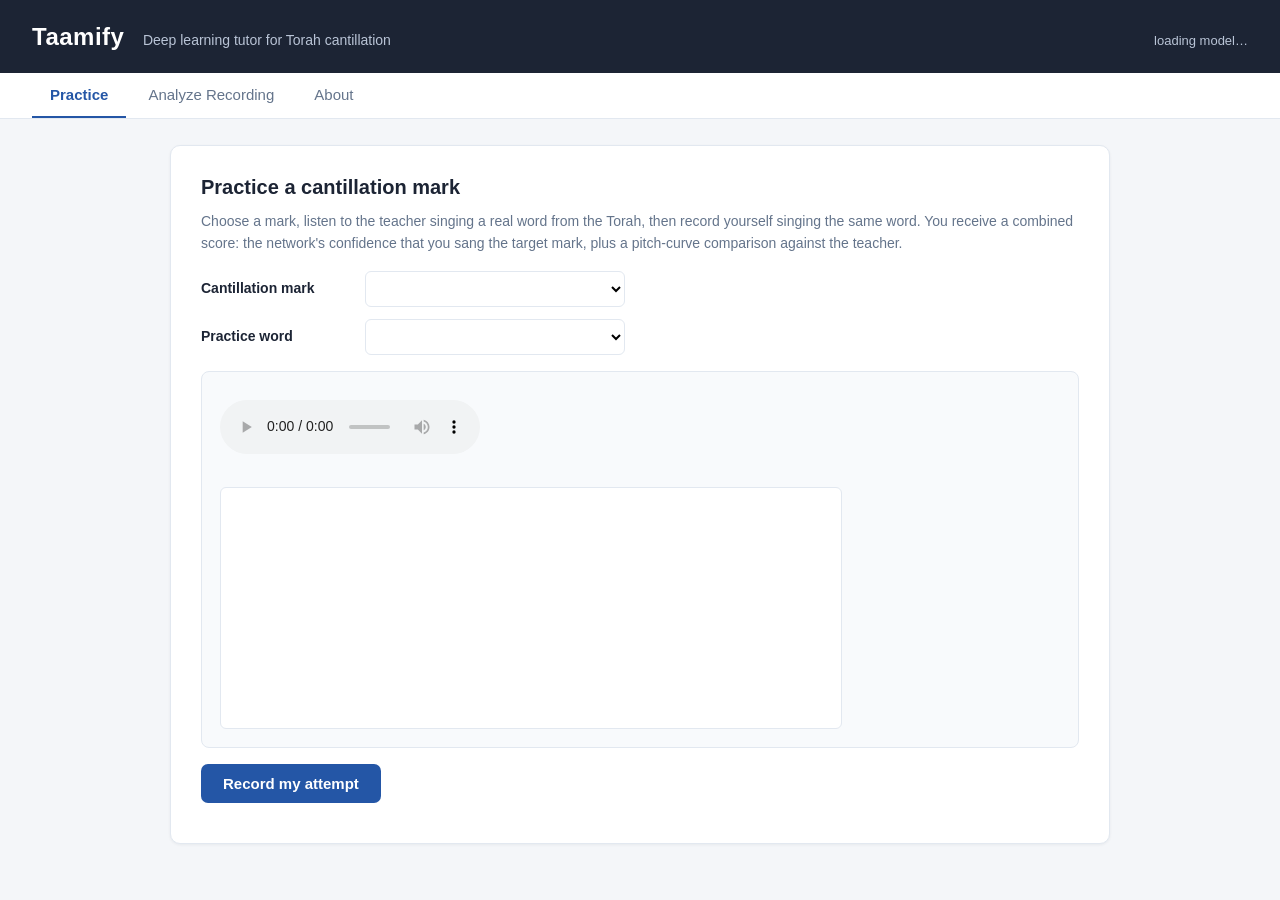
==== webapp/static/index.html @ d090dfa8 "Initial commit" ====
<!DOCTYPE html>
<html lang="en">
<head>
<meta charset="utf-8">
<meta name="viewport" content="width=device-width, initial-scale=1">
<title>Taamify — Cantillation Tutor</title>
<link rel="stylesheet" href="style.css">
</head>
<body>
<header>
  <div class="brand">
    <h1>Taamify</h1>
    <span class="tagline">Deep learning tutor for Torah cantillation</span>
  </div>
  <div class="model-info" id="model-info">loading model…</div>
</header>

<nav>
  <button class="tab active" data-tab="practice">Practice</button>
  <button class="tab" data-tab="analyze">Analyze Recording</button>
  <button class="tab" data-tab="about">About</button>
</nav>

<main>

<!-- ══════════════════════ Practice ══════════════════════ -->
<section id="practice" class="panel active">
  <div class="card">
    <h2>Practice a cantillation mark</h2>
    <p class="muted">Choose a mark, listen to the teacher singing a real word from
    the Torah, then record yourself singing the same word. You receive a combined
    score: the network's confidence that you sang the target mark, plus a
    pitch-curve comparison against the teacher.</p>

    <div class="row">
      <label for="taam-select">Cantillation mark</label>
      <select id="taam-select"></select>
    </div>
    <div class="row">
      <label for="word-select">Practice word</label>
      <select id="word-select"></select>
    </div>

    <div class="teacher-box">
      <div>
        <div class="hebrew-word" id="teacher-word"></div>
        <div class="muted" id="teacher-ref"></div>
        <audio id="teacher-audio" controls></audio>
      </div>
      <canvas id="curve-canvas" width="620" height="240"></canvas>
    </div>

    <div class="controls">
      <button id="record-btn" class="primary">Record my attempt</button>
      <span id="record-status" class="muted"></span>
    </div>

    <div id="practice-result" class="result hidden">
      <div class="score-grid">
        <div class="metric"><div class="metric-value" id="score-combined">–</div>
          <div class="metric-label">Combined score</div></div>
        <div class="metric"><div class="metric-value" id="score-cnn">–</div>
          <div class="metric-label">Network verdict</div></div>
        <div class="metric"><div class="metric-value" id="score-dtw">–</div>
          <div class="metric-label">Melodic match (experimental)</div></div>
      </div>
      <div id="verdict" class="verdict"></div>
    </div>
  </div>
</section>

<!-- ══════════════════════ Analyze ══════════════════════ -->
<section id="analyze" class="panel">
  <div class="card">
    <h2>Analyze a recording</h2>
    <p class="muted">Upload a recording of Torah reading (WAV). The system
    transcribes it word by word and classifies the cantillation mark of each
    word with the trained network. The first analysis downloads the
    transcription model and may take a minute.</p>
    <div class="controls">
      <input type="file" id="analyze-file" accept=".wav,audio/wav">
      <button id="analyze-btn" class="primary">Analyze</button>
      <span id="analyze-status" class="muted"></span>
    </div>
    <table id="analyze-table" class="hidden">
      <thead><tr><th>#</th><th>Word</th><th>Time</th><th>Prediction</th>
        <th>Confidence</th><th>Alternatives</th></tr></thead>
      <tbody></tbody>
    </table>
  </div>
</section>

<!-- ══════════════════════ About ══════════════════════ -->
<section id="about" class="panel">
  <div class="card">
    <h2>About</h2>
    <p>Taamify classifies Torah cantillation marks (taamei hamikra) from audio.
    The production model is a five-block convolutional network trained on
    64,517 verified word spectrograms from five readers, selected because it
    generalizes best to voices never heard in training (Leave-One-Reader-Out:
    53% mean accuracy over four held-out readers, against a 9.1% chance
    baseline).</p>
    <p>Labels were obtained by aligning Whisper transcriptions against the
    cantillated canonical text of the Sefaria API with exact-match,
    precision-first cleaning. Details, code and the full report are in the
    project repository.</p>
    <p class="muted">Deep Learning course project, 2026 — Meir Ben Zion Dvir.</p>
  </div>
</section>

</main>
<script src="app.js"></script>
</body>
</html>
---- webapp/static/style.css ----
:root {
  --bg: #f4f6f9;
  --card: #ffffff;
  --ink: #1c2434;
  --muted: #64748b;
  --accent: #2456a6;
  --accent-soft: #dbe7f7;
  --good: #1e7e40;
  --warn: #b3861d;
  --bad: #b03434;
  --border: #e2e8f0;
}

* { box-sizing: border-box; margin: 0; }

body {
  font-family: -apple-system, "Segoe UI", Roboto, Helvetica, Arial, sans-serif;
  background: var(--bg);
  color: var(--ink);
  line-height: 1.55;
}

header {
  background: var(--ink);
  color: #fff;
  padding: 18px 32px;
  display: flex;
  justify-content: space-between;
  align-items: baseline;
  flex-wrap: wrap;
  gap: 8px;
}
header h1 { font-size: 24px; letter-spacing: 0.5px; display: inline; }
.tagline { margin-left: 14px; color: #b9c4d6; font-size: 14px; }
.model-info { color: #b9c4d6; font-size: 13px; }

nav {
  background: var(--card);
  border-bottom: 1px solid var(--border);
  padding: 0 32px;
  display: flex;
  gap: 4px;
}
.tab {
  border: none; background: none; cursor: pointer;
  padding: 13px 18px; font-size: 15px; color: var(--muted);
  border-bottom: 2.5px solid transparent;
}
.tab.active { color: var(--accent); border-bottom-color: var(--accent); font-weight: 600; }

main { max-width: 980px; margin: 26px auto; padding: 0 20px; }
.panel { display: none; }
.panel.active { display: block; }

.card {
  background: var(--card);
  border: 1px solid var(--border);
  border-radius: 10px;
  padding: 26px 30px;
  box-shadow: 0 1px 3px rgba(16, 30, 54, 0.06);
}
.card h2 { font-size: 20px; margin-bottom: 8px; }
.muted { color: var(--muted); font-size: 14px; }
.card > p { margin-bottom: 16px; }

.row { margin: 12px 0; display: flex; align-items: center; gap: 14px; }
.row label { width: 150px; font-weight: 600; font-size: 14px; }
select, input[type="file"] {
  padding: 8px 10px; border: 1px solid var(--border); border-radius: 6px;
  font-size: 14px; background: #fff; min-width: 260px;
}

.teacher-box {
  display: flex; gap: 26px; align-items: center; flex-wrap: wrap;
  background: #f8fafc; border: 1px solid var(--border);
  border-radius: 8px; padding: 18px; margin: 16px 0;
}
.hebrew-word { font-size: 40px; font-weight: 700; direction: rtl; }
audio { margin-top: 10px; width: 260px; }
canvas { background: #fff; border: 1px solid var(--border); border-radius: 6px; }

.controls { display: flex; align-items: center; gap: 16px; margin: 14px 0; }
button.primary {
  background: var(--accent); color: #fff; border: none; cursor: pointer;
  padding: 11px 22px; font-size: 15px; border-radius: 7px; font-weight: 600;
}
button.primary:hover { filter: brightness(1.1); }
button.primary:disabled { background: var(--muted); cursor: default; }
button.recording { background: var(--bad); }

.result { margin-top: 18px; }
.hidden { display: none; }

.score-grid { display: flex; gap: 18px; flex-wrap: wrap; }
.metric {
  flex: 1; min-width: 160px; text-align: center;
  background: var(--accent-soft); border-radius: 8px; padding: 16px 10px;
}
.metric-value { font-size: 28px; font-weight: 700; }
.metric-label { font-size: 13px; color: var(--muted); margin-top: 2px; }

.verdict { margin-top: 14px; padding: 12px 16px; border-radius: 7px; font-weight: 600; }
.verdict.good { background: #e5f4e9; color: var(--good); }
.verdict.warn { background: #faf3dd; color: var(--warn); }
.verdict.bad  { background: #f9e7e7; color: var(--bad); }

table { width: 100%; border-collapse: collapse; margin-top: 16px; font-size: 14px; }
th, td { text-align: left; padding: 9px 12px; border-bottom: 1px solid var(--border); }
th { color: var(--muted); font-weight: 600; font-size: 13px; }
td.hebrew { direction: rtl; text-align: right; font-size: 17px; font-weight: 600; }
.prob-bar {
  display: inline-block; height: 9px; background: var(--accent);
  border-radius: 4px; vertical-align: middle; margin-right: 8px;
}
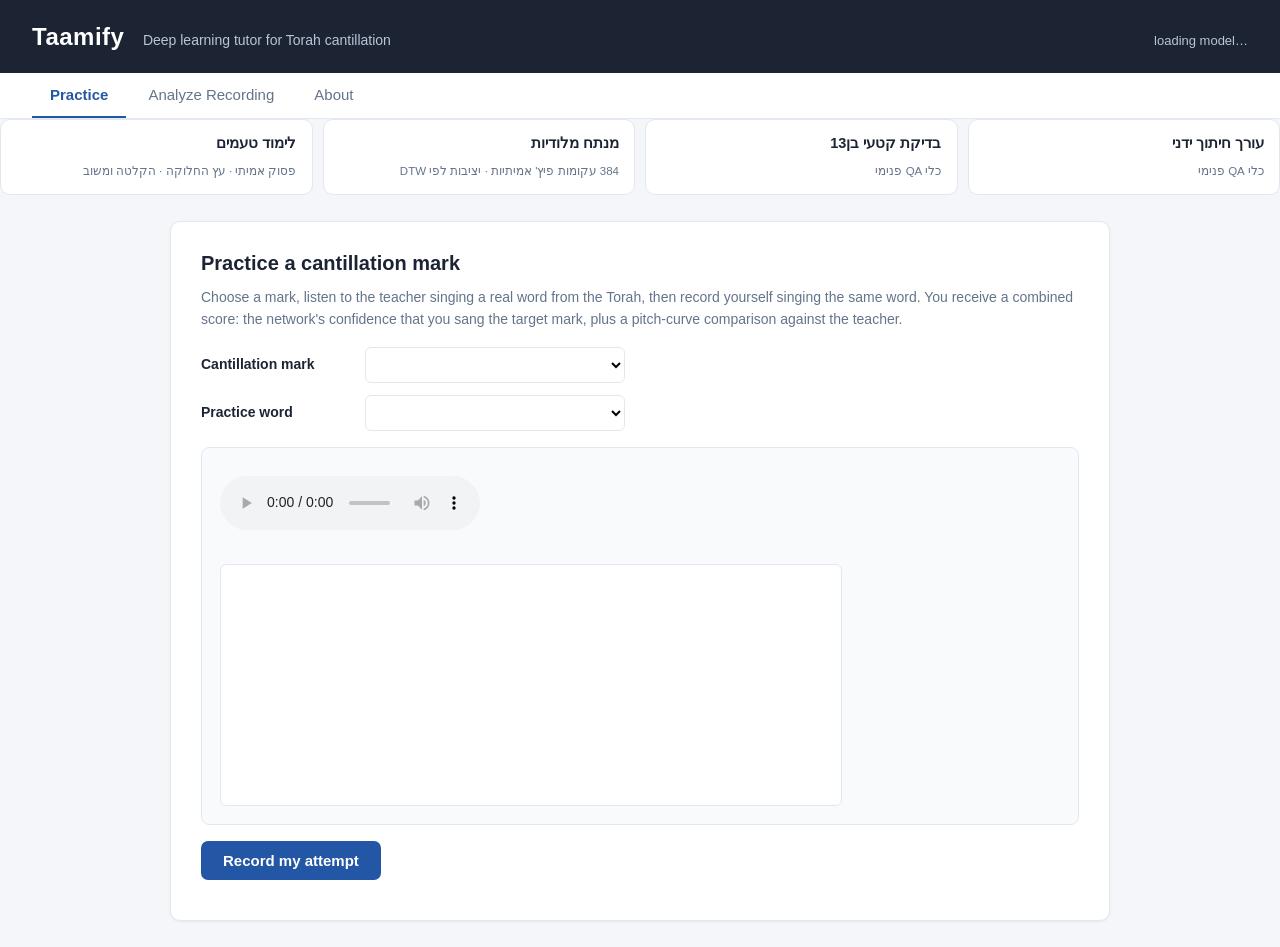
==== commit 925c4d1a: "Webapp: serve the Ben13 models, add verse-context tagging and Ben13 citations The live app had drift" ====
--- a/webapp/static/index.html
+++ b/webapp/static/index.html
@@ -20,6 +20,16 @@
   <button class="tab" data-tab="analyze">Analyze Recording</button>
   <button class="tab" data-tab="about">About</button>
 </nav>
+
+<!-- The tools built alongside the practice app. Kept as plain links rather
+     than tabs: these are separate pages with their own state, and three of
+     them are internal (corpus QA), not part of the learner-facing flow. -->
+<div class="toolbar-links">
+  <a href="learn.html"><b>לימוד טעמים</b><span>פסוק אמיתי · עץ החלוקה · הקלטה ומשוב</span></a>
+  <a href="melody.html"><b>מנתח מלודיות</b><span>384 עקומות פיץ' אמיתיות · יציבות לפי DTW</span></a>
+  <a href="review.html"><b>בדיקת קטעי בן13</b><span>כלי QA פנימי</span></a>
+  <a href="cut.html"><b>עורך חיתוך ידני</b><span>כלי QA פנימי</span></a>
+</div>
 
 <main>
 
@@ -63,6 +73,8 @@
           <div class="metric-label">Network verdict</div></div>
         <div class="metric"><div class="metric-value" id="score-dtw">–</div>
           <div class="metric-label">Melodic match (experimental)</div></div>
+        <div class="metric"><div class="metric-value" id="verify-badge">–</div>
+          <div class="metric-label">Verified match</div></div>
       </div>
       <div id="verdict" class="verdict"></div>
     </div>
--- a/webapp/static/style.css
+++ b/webapp/static/style.css
@@ -112,3 +112,20 @@
   display: inline-block; height: 9px; background: var(--accent);
   border-radius: 4px; vertical-align: middle; margin-right: 8px;
 }
+
+
+/* ── links to the standalone tools (learn/melody/review/cut) ────────────
+   Added when the project grew from one practice page to several separate
+   tools with no way to move between them. */
+.toolbar-links {
+  display: grid; grid-template-columns: repeat(auto-fit, minmax(230px, 1fr));
+  gap: 10px; margin: 0 0 18px;
+}
+.toolbar-links a {
+  display: block; padding: 12px 15px; border: 1px solid var(--border);
+  border-radius: 10px; background: var(--card); text-decoration: none;
+  color: inherit; direction: rtl;
+}
+.toolbar-links a:hover { border-color: var(--accent); }
+.toolbar-links b { display: block; font-size: 14.5px; margin-bottom: 3px; }
+.toolbar-links span { font-size: 11.5px; color: var(--muted); }
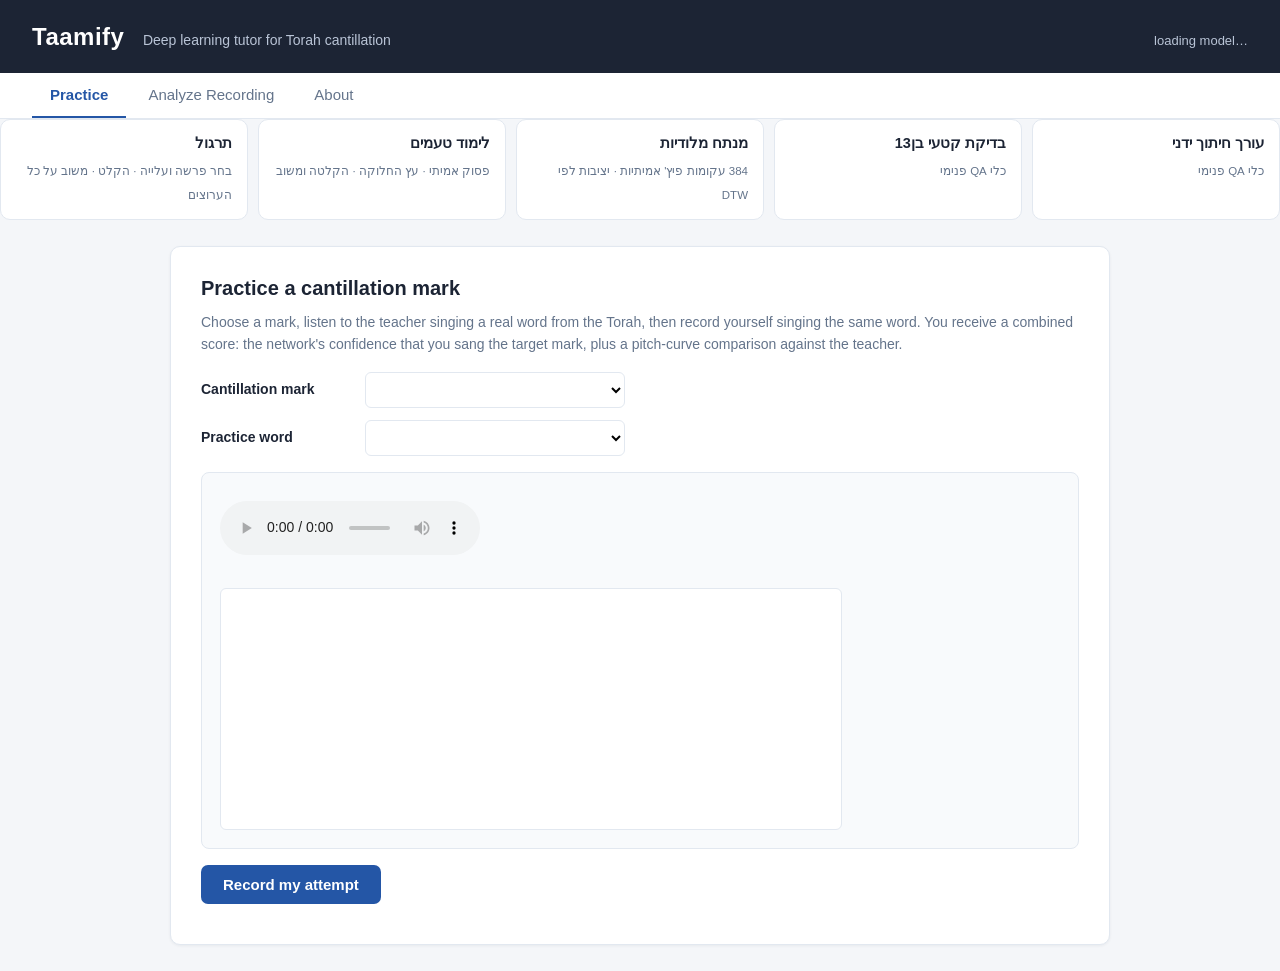
==== commit e548b18f: "Show every channel in the practice UI, not just ta'am on a wrong verdict Until now a learner who rea" ====
--- a/webapp/static/index.html
+++ b/webapp/static/index.html
@@ -25,6 +25,7 @@
      than tabs: these are separate pages with their own state, and three of
      them are internal (corpus QA), not part of the learner-facing flow. -->
 <div class="toolbar-links">
+  <a href="practice.html"><b>תרגול</b><span>בחר פרשה ועלייה · הקלט · משוב על כל הערוצים</span></a>
   <a href="learn.html"><b>לימוד טעמים</b><span>פסוק אמיתי · עץ החלוקה · הקלטה ומשוב</span></a>
   <a href="melody.html"><b>מנתח מלודיות</b><span>384 עקומות פיץ' אמיתיות · יציבות לפי DTW</span></a>
   <a href="review.html"><b>בדיקת קטעי בן13</b><span>כלי QA פנימי</span></a>
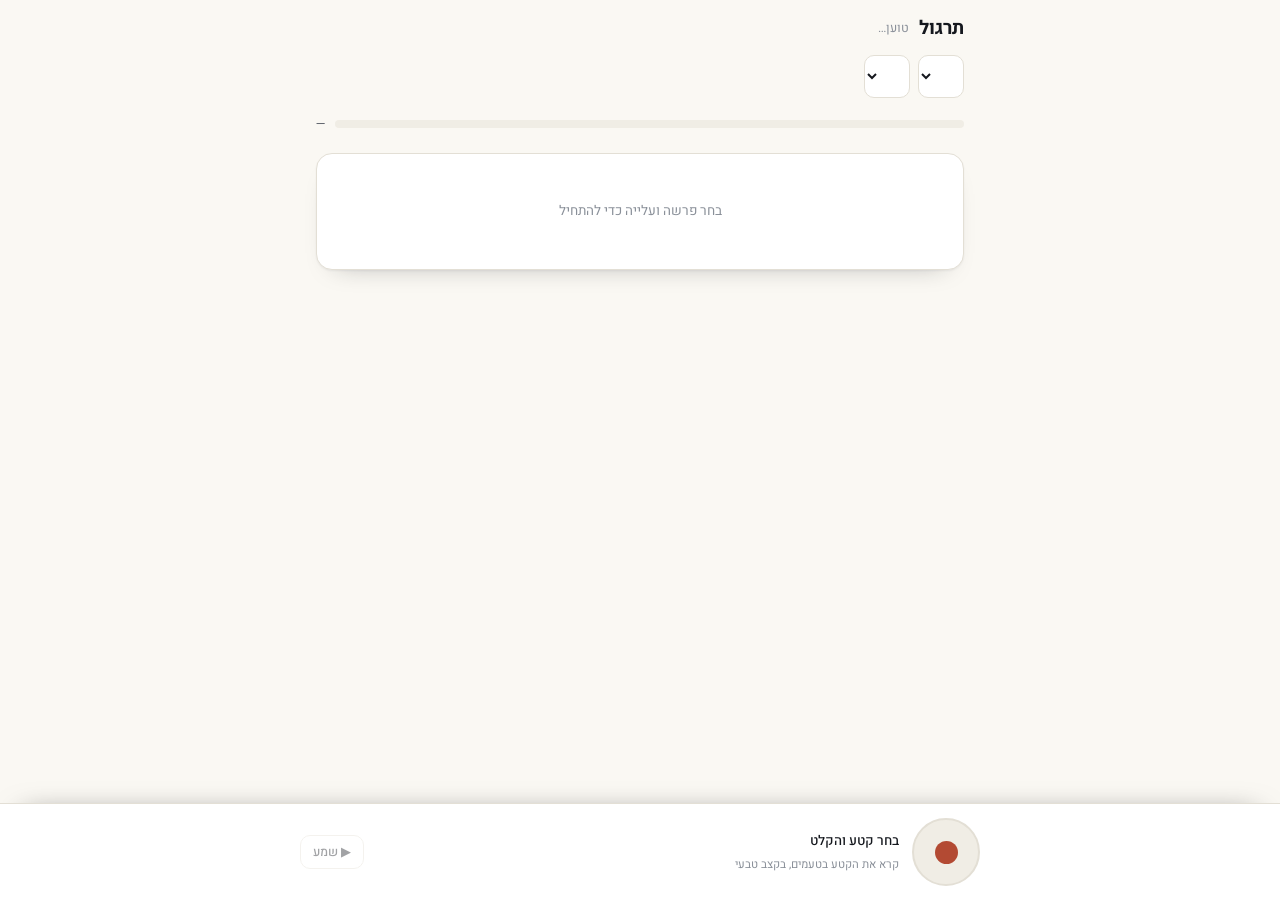
==== commit 5ba5edf6: "Fix the actual source of 'so many problems': the wrong page was the default landing The user's testi" ====
--- a/webapp/static/index.html
+++ b/webapp/static/index.html
@@ -1,127 +1,21 @@
-<!DOCTYPE html>
-<html lang="en">
+<!doctype html>
+<html lang="he" dir="rtl">
 <head>
 <meta charset="utf-8">
-<meta name="viewport" content="width=device-width, initial-scale=1">
-<title>Taamify — Cantillation Tutor</title>
-<link rel="stylesheet" href="style.css">
+<meta http-equiv="refresh" content="0; url=practice.html">
+<title>טעמיפיי</title>
 </head>
 <body>
-<header>
-  <div class="brand">
-    <h1>Taamify</h1>
-    <span class="tagline">Deep learning tutor for Torah cantillation</span>
-  </div>
-  <div class="model-info" id="model-info">loading model…</div>
-</header>
-
-<nav>
-  <button class="tab active" data-tab="practice">Practice</button>
-  <button class="tab" data-tab="analyze">Analyze Recording</button>
-  <button class="tab" data-tab="about">About</button>
-</nav>
-
-<!-- The tools built alongside the practice app. Kept as plain links rather
-     than tabs: these are separate pages with their own state, and three of
-     them are internal (corpus QA), not part of the learner-facing flow. -->
-<div class="toolbar-links">
-  <a href="practice.html"><b>תרגול</b><span>בחר פרשה ועלייה · הקלט · משוב על כל הערוצים</span></a>
-  <a href="learn.html"><b>לימוד טעמים</b><span>פסוק אמיתי · עץ החלוקה · הקלטה ומשוב</span></a>
-  <a href="melody.html"><b>מנתח מלודיות</b><span>384 עקומות פיץ' אמיתיות · יציבות לפי DTW</span></a>
-  <a href="review.html"><b>בדיקת קטעי בן13</b><span>כלי QA פנימי</span></a>
-  <a href="cut.html"><b>עורך חיתוך ידני</b><span>כלי QA פנימי</span></a>
-</div>
-
-<main>
-
-<!-- ══════════════════════ Practice ══════════════════════ -->
-<section id="practice" class="panel active">
-  <div class="card">
-    <h2>Practice a cantillation mark</h2>
-    <p class="muted">Choose a mark, listen to the teacher singing a real word from
-    the Torah, then record yourself singing the same word. You receive a combined
-    score: the network's confidence that you sang the target mark, plus a
-    pitch-curve comparison against the teacher.</p>
-
-    <div class="row">
-      <label for="taam-select">Cantillation mark</label>
-      <select id="taam-select"></select>
-    </div>
-    <div class="row">
-      <label for="word-select">Practice word</label>
-      <select id="word-select"></select>
-    </div>
-
-    <div class="teacher-box">
-      <div>
-        <div class="hebrew-word" id="teacher-word"></div>
-        <div class="muted" id="teacher-ref"></div>
-        <audio id="teacher-audio" controls></audio>
-      </div>
-      <canvas id="curve-canvas" width="620" height="240"></canvas>
-    </div>
-
-    <div class="controls">
-      <button id="record-btn" class="primary">Record my attempt</button>
-      <span id="record-status" class="muted"></span>
-    </div>
-
-    <div id="practice-result" class="result hidden">
-      <div class="score-grid">
-        <div class="metric"><div class="metric-value" id="score-combined">–</div>
-          <div class="metric-label">Combined score</div></div>
-        <div class="metric"><div class="metric-value" id="score-cnn">–</div>
-          <div class="metric-label">Network verdict</div></div>
-        <div class="metric"><div class="metric-value" id="score-dtw">–</div>
-          <div class="metric-label">Melodic match (experimental)</div></div>
-        <div class="metric"><div class="metric-value" id="verify-badge">–</div>
-          <div class="metric-label">Verified match</div></div>
-      </div>
-      <div id="verdict" class="verdict"></div>
-    </div>
-  </div>
-</section>
-
-<!-- ══════════════════════ Analyze ══════════════════════ -->
-<section id="analyze" class="panel">
-  <div class="card">
-    <h2>Analyze a recording</h2>
-    <p class="muted">Upload a recording of Torah reading (WAV). The system
-    transcribes it word by word and classifies the cantillation mark of each
-    word with the trained network. The first analysis downloads the
-    transcription model and may take a minute.</p>
-    <div class="controls">
-      <input type="file" id="analyze-file" accept=".wav,audio/wav">
-      <button id="analyze-btn" class="primary">Analyze</button>
-      <span id="analyze-status" class="muted"></span>
-    </div>
-    <table id="analyze-table" class="hidden">
-      <thead><tr><th>#</th><th>Word</th><th>Time</th><th>Prediction</th>
-        <th>Confidence</th><th>Alternatives</th></tr></thead>
-      <tbody></tbody>
-    </table>
-  </div>
-</section>
-
-<!-- ══════════════════════ About ══════════════════════ -->
-<section id="about" class="panel">
-  <div class="card">
-    <h2>About</h2>
-    <p>Taamify classifies Torah cantillation marks (taamei hamikra) from audio.
-    The production model is a five-block convolutional network trained on
-    64,517 verified word spectrograms from five readers, selected because it
-    generalizes best to voices never heard in training (Leave-One-Reader-Out:
-    53% mean accuracy over four held-out readers, against a 9.1% chance
-    baseline).</p>
-    <p>Labels were obtained by aligning Whisper transcriptions against the
-    cantillated canonical text of the Sefaria API with exact-match,
-    precision-first cleaning. Details, code and the full report are in the
-    project repository.</p>
-    <p class="muted">Deep Learning course project, 2026 — Meir Ben Zion Dvir.</p>
-  </div>
-</section>
-
-</main>
-<script src="app.js"></script>
+<!-- This used to be a standalone English single-word practice page
+     (app.js, /api/verify_reading, /api/practice/{clip_id}) describing a
+     five-reader model that was explicitly abandoned -- mixing in other
+     readers measured WORSE accuracy, and Ben13-only became policy. A real
+     tester landed here by default and read stale, contradicted claims as
+     if current. practice.html is the actual product: phrase-level
+     recording, all five channels (ta'am + stress/dagesh/guttural/sheva)
+     shown per attempt, served by the honest Ben13-only chain. Redirecting
+     here rather than deleting the file, so a bookmark to /index.html still
+     resolves to something. -->
+<p>מעביר ל<a href="practice.html">עמוד התרגול</a>…</p>
 </body>
 </html>
